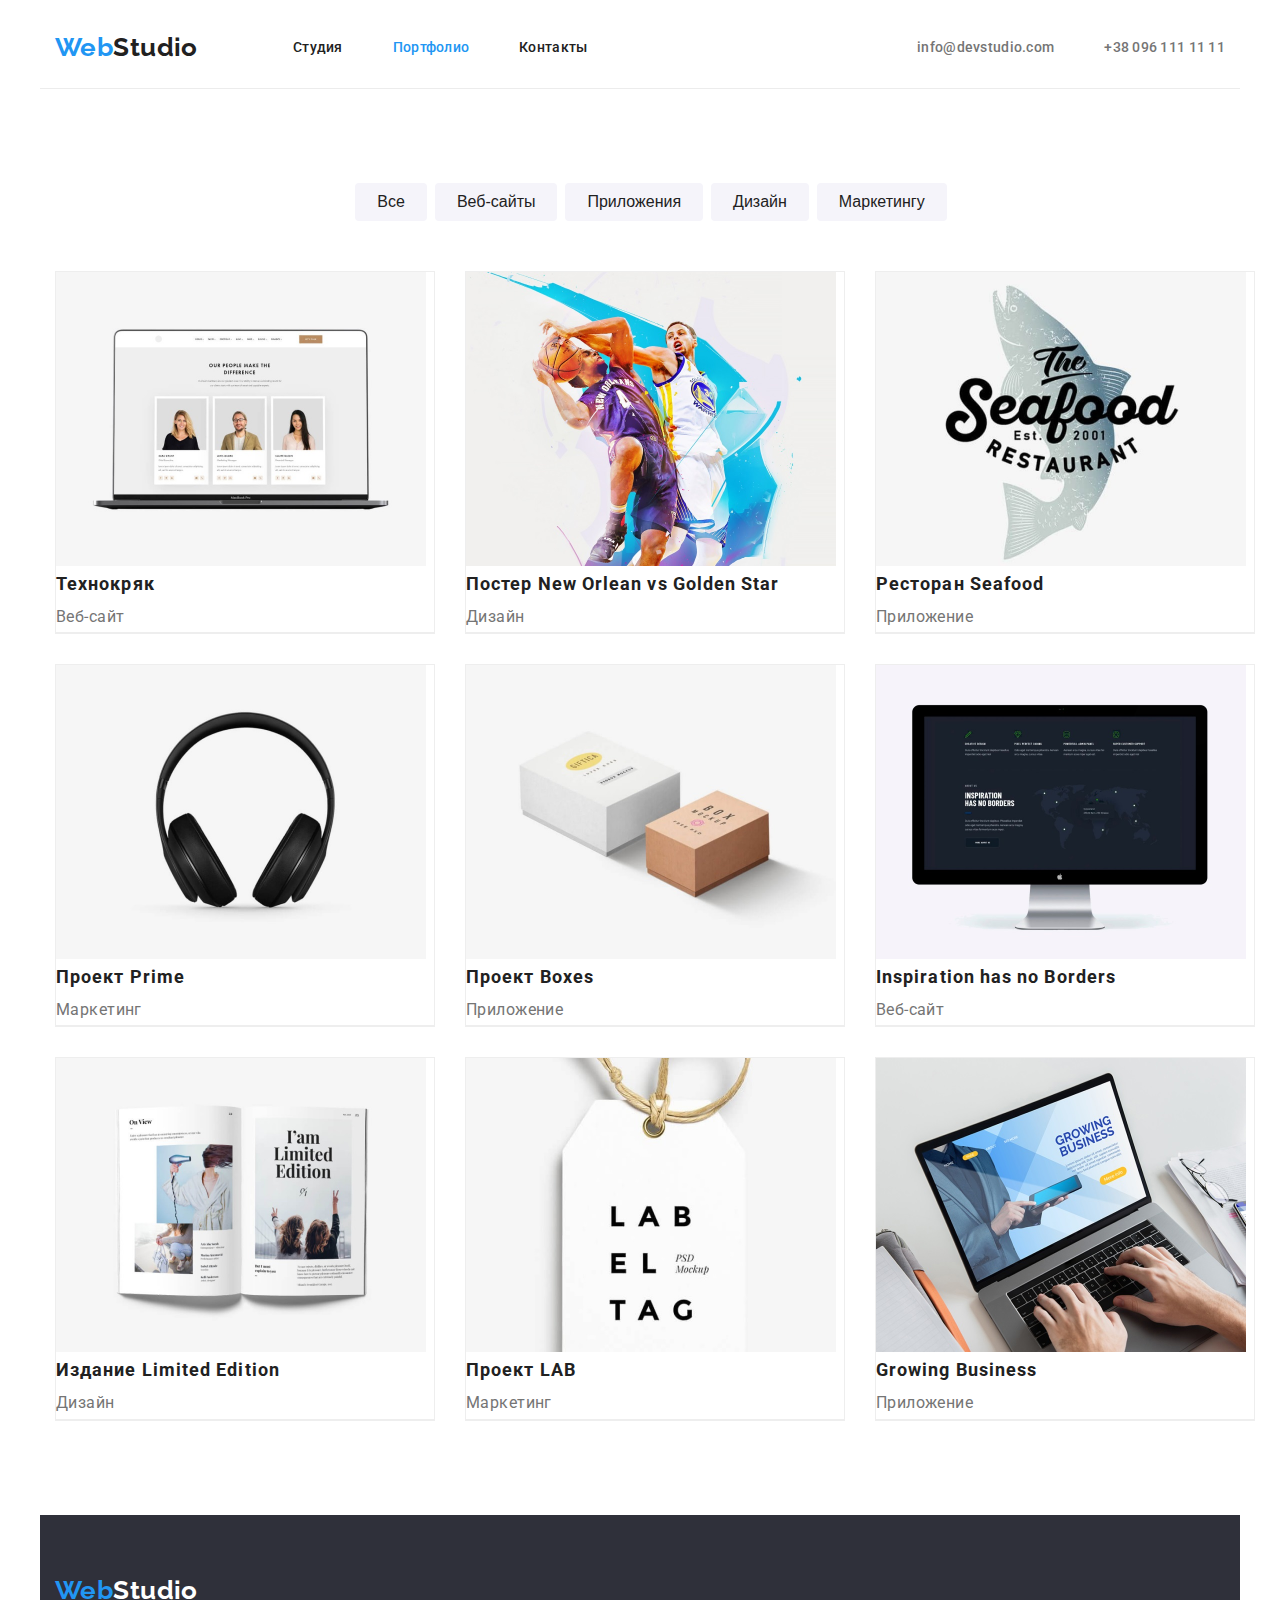
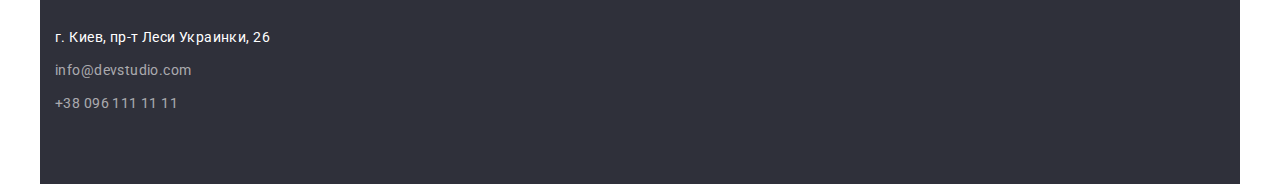
==== Cтудия/portfolio.html @ 397956a9 "задание" ====
<!DOCTYPE html>
<html lang="en">
<head>
    <meta charset="UTF-8">
    <meta http-equiv="X-UA-Compatible" content="IE=edge">
    <meta name="viewport" content="width=device-width, initial-scale=1.0">
    <title>Портфолио</title>
    <link rel="stylesheet" href="./css/styles.css">
    <link href="https://fonts.googleapis.com/css2?family=Raleway:wght@700&family=Roboto:wght@400;500;700;900&display=swap" rel="stylesheet">
</head>
<body class="page container ">
    <header class="page-header"> 
        <div class="container nav-container">
            <nav class="navbar">
                <a href="#" class="logo"><span class="logo-web">Web</span><span class="logo-studio">Studio</span></a> 
                <ul class="site-nav">
                    <li class="site-nav-item"><a href="./index.html" class="site-nav-link">Студия</a></li>
                    <li class="site-nav-item"><a href="./portfolio.html" class="site-nav-link current">Портфолио</a></li>
                    <li class="site-nav-item"><a href="#" class="site-nav-link">Контакты</a></li>
                </ul>
            </nav>
                <ul class="auth-nav">
                    <li class="auth-nav-item"><a href="info@devstudio.com" class="auth-nav-link">info@devstudio.com</a></li>
                    <li class="auth-nav-item"><a href="tel:+380961111111" class="auth-nav-link"> +38 096 111 11 11</a></li>
                </ul>
        </div>        
    </header>
    <main class="main">
        <section class="section">
            <div class="container">
                <!--<h1  class="portfolio-title"> Портфолио работ</h1>-->
                <ul class="filter">
                    <li class="filter-item ">
                        <button type="button" class="filter-button">Все</button>
                    </li>
                    <li class="filter-item ">
                        <button type="button" class="filter-button">Веб-сайты</button>
                    </li>
                    <li class="filter-item "> 
                        <button type="button" class="filter-button">Приложения</button>
                    </li>
                    <li class="filter-item ">
                        <button type="button" class="filter-button">Дизайн</button>
                    </li>
                    <li class="filter-item ">
                        <button type="button" class="filter-button">Маркетингу</button>
                    </li>                       
                </ul>
                <ul class="portfolio-work">
                    <li class="portfolio-item">
                        <div class="card-content">
                            <img src="./images/tehnokryak.jpg" width="370" height="294" alt="Технокряк"> 
                            <h2 class="portfolio-work-title">Технокряк</h2>
                            <p class="portfolio-work-text">Веб-сайт</p>
                        </div>
                    </li>  
                    <li class="portfolio-item">
                        <div class="card-content">
                            <img src="./images/neworleanvsgoldenstar.jpg" width="370" height="294" alt="Постер New Orlean vs Golden Star">
                            <h2 class="portfolio-work-title">Постер New Orlean vs Golden Star</h2>
                            <p class="portfolio-work-text">Дизайн</p>
                        </div>
                    </li> 
                    <li class="portfolio-item">
                        <div class="card-content">
                            <img src="./images/seafood.jpg" width="370" height="294" alt="Ресторан Seafood">
                            <h2 class="portfolio-work-title">Ресторан Seafood</h2>
                            <p class="portfolio-work-text">Приложение</p>
                        </div>
                    </li>
                    <li class="portfolio-item">
                        <div class="card-content">
                            <img src="./images/prime.jpg" width="370" height="294" alt="Проект Prime">
                            <h2 class="portfolio-work-title">Проект Prime</h2>
                            <p class="portfolio-work-text">Маркетинг</p>
                        </div>
                    </li>                
                    <li class="portfolio-item">
                        <div class="card-content">
                            <img src="./images/boxes.jpg" width="370" height="294" alt="Проект Boxes">
                            <h2 class="portfolio-work-title">Проект Boxes</h2>
                            <p class="portfolio-work-text">Приложение</p>
                        </div>
                    </li>  
                    <li class="portfolio-item">
                        <div class="card-content">
                            <img src="./images/inspirationhasnoborders.jpg" width="370" height="294" alt="Inspiration has no Borders">
                            <h2 class="portfolio-work-title">Inspiration has no Borders</h2>
                            <p class="portfolio-work-text">Веб-сайт</p>
                        </div>
                    </li>  
                    <li class="portfolio-item">
                        <div class="card-content">
                            <img src="./images/limitededition.jpg" width="370" height="294" alt="Издание Limited Edition">
                            <h2 class="portfolio-work-title">Издание Limited Edition</h2>
                            <p class="portfolio-work-text">Дизайн</p>
                        </div>
                    </li> 
                    <li class="portfolio-item">
                        <div class="card-content">
                            <img src="./images/lab.jpg" width="370" height="294" alt="Проект LAB">
                            <h2 class="portfolio-work-title">Проект LAB</h2>
                            <p class="portfolio-work-text">Маркетинг</p>
                        </div>
                    </li>  
                    <li class="portfolio-item">
                        <div class="card-content">
                            <img src="./images/growingbusiness.jpg" width="370" height="294" alt="Growing Business">
                            <h2 class="portfolio-work-title">Growing Business</h2>
                            <p class="portfolio-work-text">Приложение</p>
                        </div>
                    </li>   
                </ul>
            <div class="container">    
        </section>
    </main>
    <footer class="footer">
        <div class="container">
            <a href="#" class="logo footer-logo"><span class="footer-logo-web">Web</span><span class="footer-logo-studio">Studio</span></a>
            <address class="address">
                <ul class="address ">
                    <li class="address-item">  
                        <a href="https://www.google.com/maps/place/%D0%B1%D1%83%D0%BB.+%D0%9B%D0%B5%D1%81%D0%B8+%D0%A3%D0%BA%D1%80%D0%B0%D0%B8%D0%BD%D0%BA%D0%B8,+26,+%D0%9A%D0%B8%D0%B5%D0%B2,+02000/@50.4261262,30.5366424,18z/data=!4m13!1m7!3m6!1s0x40d4cf0e033ecbe9:0x57a4dffefec77da0!2z0LHRg9C7LiDQm9C10YHQuCDQo9C60YDQsNC40L3QutC4LCAyNiwg0JrQuNC10LIsIDAyMDAw!3b1!8m2!3d50.4265807!4d30.5383858!3m4!1s0x40d4cf0e033ecbe9:0x57a4dffefec77da0!8m2!3d50.4265807!4d30.5383858" target="_blank" class="address-item">г. Киев, пр-т Леси Украинки, 26</a>
                    </li>
                    <li class="address-item">
                        <a href="info@devstudio.com" class="address-link">info@devstudio.com</a>
                    </li>
                    <li class="address-item">    
                        <a href="tel:+380961111111" class="address-link"> +38 096 111 11 11</a>
                    </li>
                </ul>
            </address>
        </div>
    </footer>
</body>
</html>
---- Cтудия/css/styles.css ----
:root {
    --primery-text-color: #757575;
    --title-text-color: #212121;
    --accent-text: #2196f3;
    --primery-white-color: #ffffff;
    --primery-bc-color: #ffffff;
    --secondary-bc-color: #2f303a;
    --card-set-gap: 30px;
  }
  .page {
    background-color: var(--primery-bc-color);
    color: var(--primery-text-color);
    font-family: Roboto, sans-serif;
    letter-spacing: 0.03em;
    font-size: 14px;
    line-height: 1.14;
  }
  h1,
  h2,
  h3,
  p {
    margin: 0;
  }
  img {
    display: block;
    max-width: 100%;
    height: auto;
  }
  ul {
    list-style: none;
    padding: 0;
    margin: 0;
  }
  .container {
    width: 1200px;
    padding-right: 15px;
    padding-left: 15px;
    margin-left: auto;
    margin-right: auto;
  }
  .page-header {
    border-bottom: 1px solid #ececec;
    height: 80px;
    display: flex;
  }
  a {
    text-decoration: none;
  }
  .logo {
    font-family: Raleway;
    font-weight: 700;
    font-size: 26px;
    line-height: 1.2;
    margin-right: 93px;
    width: 145px;
  }
  .logo-web {
    color: var(--accent-text);
  }
  .logo-studio {
    color: var(--title-text-color);
  }
  .nav-container {
    padding-top: 24px;
    padding-bottom: 25px;
    display: flex;
    justify-content: space-between;
    align-items: center;
  }
  .navbar {
    display: flex;
    align-items: center;
  }
  .site-nav {
    display: flex;
    margin: 0;
  }
  .site-nav-link {
    color: var(--title-text-color);
    font-weight: 500;
    letter-spacing: 0.02em;
    margin-bottom: 40px;
  }
  .site-nav-item:not(:last-child) {
    margin-right: 50px;
  }
  .address-item:hover,
  .address-item:focus,
  .site-nav-link:hover,
  .site-nav-link:focus {
    color: var(--accent-text);
  }
  .site-nav-link.current {
    color: var(--accent-text);
  }
  .auth-nav {
    display: flex;
    margin-left: auto;
  }
  .auth-nav-item:not(:last-child) {
    margin-right: 50px;
  }
  .auth-nav-link {
    color: var(--primery-text-color);
    font-weight: 500;
    letter-spacing: 0.02em;
  }
  .auth-nav-link:hover,
  .auth-nav-link:focus {
    color: var(--accent-text);
  }
  .hero {
    background-color: var(--secondary-bc-color);
    background-image: url(../images/);
    text-align: center;
    padding-top: 200px;
    padding-bottom: 280px;
    padding-right: 0;
    padding-left: 0;
  }
  .hero-title {
    color: var(--primery-white-color);
    font-weight: 900;
    font-size: 44px;
    line-height: 1.4;
    letter-spacing: 0.06em;
    text-transform: uppercase;
    width: 696px;
    margin-left: auto;
    margin-right: auto;
    margin-top: 0;
    margin-bottom: 0;
  }
  .button {
    margin-top: 30px;
  }
  .features {
    display: flex;
  }
  .feature-item:not(:last-child) {
    margin-right: 30px;
  }
  .feature-title {
    color: var(--title-text-color);
    font-weight: 700;
    text-transform: uppercase;
    margin-bottom: 10px;
  }
  .feature-text {
    font-size: 14px;
    line-height: 1.7;
  }
  .visually-hidden {
    position: absolute;
    clip: rect(0 0 0 0);
    width: 1px;
    height: 1px;
    margin: -1px;
  }
  .section {
    padding-bottom: 94px;
    padding-top: 94px;
  }
  .section-title {
    color: var(--title-text-color);
    font-weight: bold;
    font-size: 36px;
    line-height: 1.16;
    text-align: center;
    margin-top: 0;
    margin-bottom: 0;
  }
  .section-work {
    padding-top: 0;
  }
  .section-title-work {
    margin-bottom: 50px;
  }
  .work {
    margin-top: 50px;
    display: flex;
  }
  .img-work:not(:last-child) {
    margin-right: 30px;
  }
  .section-team {
    background-color: #f5f4fa;
  }
  .team {
    margin-top: 50px;
    display: flex;
  }
  .team-item {
    margin-right: 30px;
    margin-left: 30px;
  }
  .section-team-item {
    padding-bottom: 30px;
    background: #ffffff;
    box-shadow: 0px 1px 3px rgba(0, 0, 0, 0.12), 0px 1px 1px rgba(0, 0, 0, 0.14),0px 2px 1px rgba(0, 0, 0, 0.2);
    border-radius: 0px 0px 4px 4px;
    text-align: center;
  }
  .section-team-title {
    color: var(--title-text-color);
    font-weight: 500;
    font-size: 16px;
    line-height: 1.18;
  }
  .section-team-text {
    font-size: 16px;
    line-height: 1.18;
    margin-top: 10px;
  }
  .footer {
    background-color: var(--secondary-bc-color);
    padding-top: 60px;
    padding-bottom: 60px;
  }
  .footer-logo {
    display: inline-block;
    margin-bottom: 20px;
    margin-right: 0;
  }
  .footer-logo-web {
    color: var(--accent-text);
  }
  .footer-logo-studio {
    color: var(--primery-white-color);
  }
  .address-item {
    color: var(--primery-white-color);
    font-size: 14px;
    line-height: 1.7;
    margin-bottom: 9px;
  }
  .address-link {
    display: inline-block;
    color: rgba(255, 255, 255, 0.6);
    font-size: 14px;
    line-height: 1.7;
  }
  .address-link:hover,
  .address-link:focus {
    color: var(--accent-text);
  }
  address {
    font-style: normal;
  }
  button {
    font-family: inherit Roboto, sans-serif;
    cursor: pointer;
  }
  .button {
    display: inline-block;
    background-color: var(--accent-text);
    color: var(--primery-white-color);
    font-weight: bold;
    font-size: 16px;
    line-height: 1.9;
    letter-spacing: 0.06em;
    padding: 10px 32px;
    min-width: 200px;
    border-radius: 4px;
  }
  .filter {
    display: flex;
    justify-content: center;
    margin-bottom: 50px;
  }
  .filter-item {
    margin-right: 8px;
  }
  .filter-button {
    font-weight: 500;
    font-size: 16px;
    line-height: 1.6;
    background-color: #f5f4fa;
    color: var(--title-text-color);
    padding: 6px 22px;
    border-radius: 4px;
    border: none;
  }
  .filter-button:hover,
  .filter-button:focus {
    background-color: var(--accent-text);
    color: var(--primery-white-color);
  }
  .portfolio-work {
    display: flex;
    flex-wrap: wrap;
    margin-left: calc(-1 * var(--card-set-gap));
    margin-bottom: calc(-1 * var(--card-set-gap));
  }
  .portfolio-work .portfolio-item {
    flex-basis: calc((100% - 90px) / 3);
    margin-left: var(--card-set-gap);
    margin-bottom: var(--card-set-gap);
    border-bottom: 1px solid #eeeeee;
  }
  .portfolio-work-title {
    color: var(--title-text-color);
    font-weight: bold;
    font-size: 18px;
    line-height: 2;
    letter-spacing: 0.06em;
  }
  .portfolio-work-text {
    color: var(--primery-text-color);
    font-size: 16px;
    line-height: 1.9;
  }
  .card-content {
    border: 1px solid #eeeeee;
    box-sizing: border-box;
  }
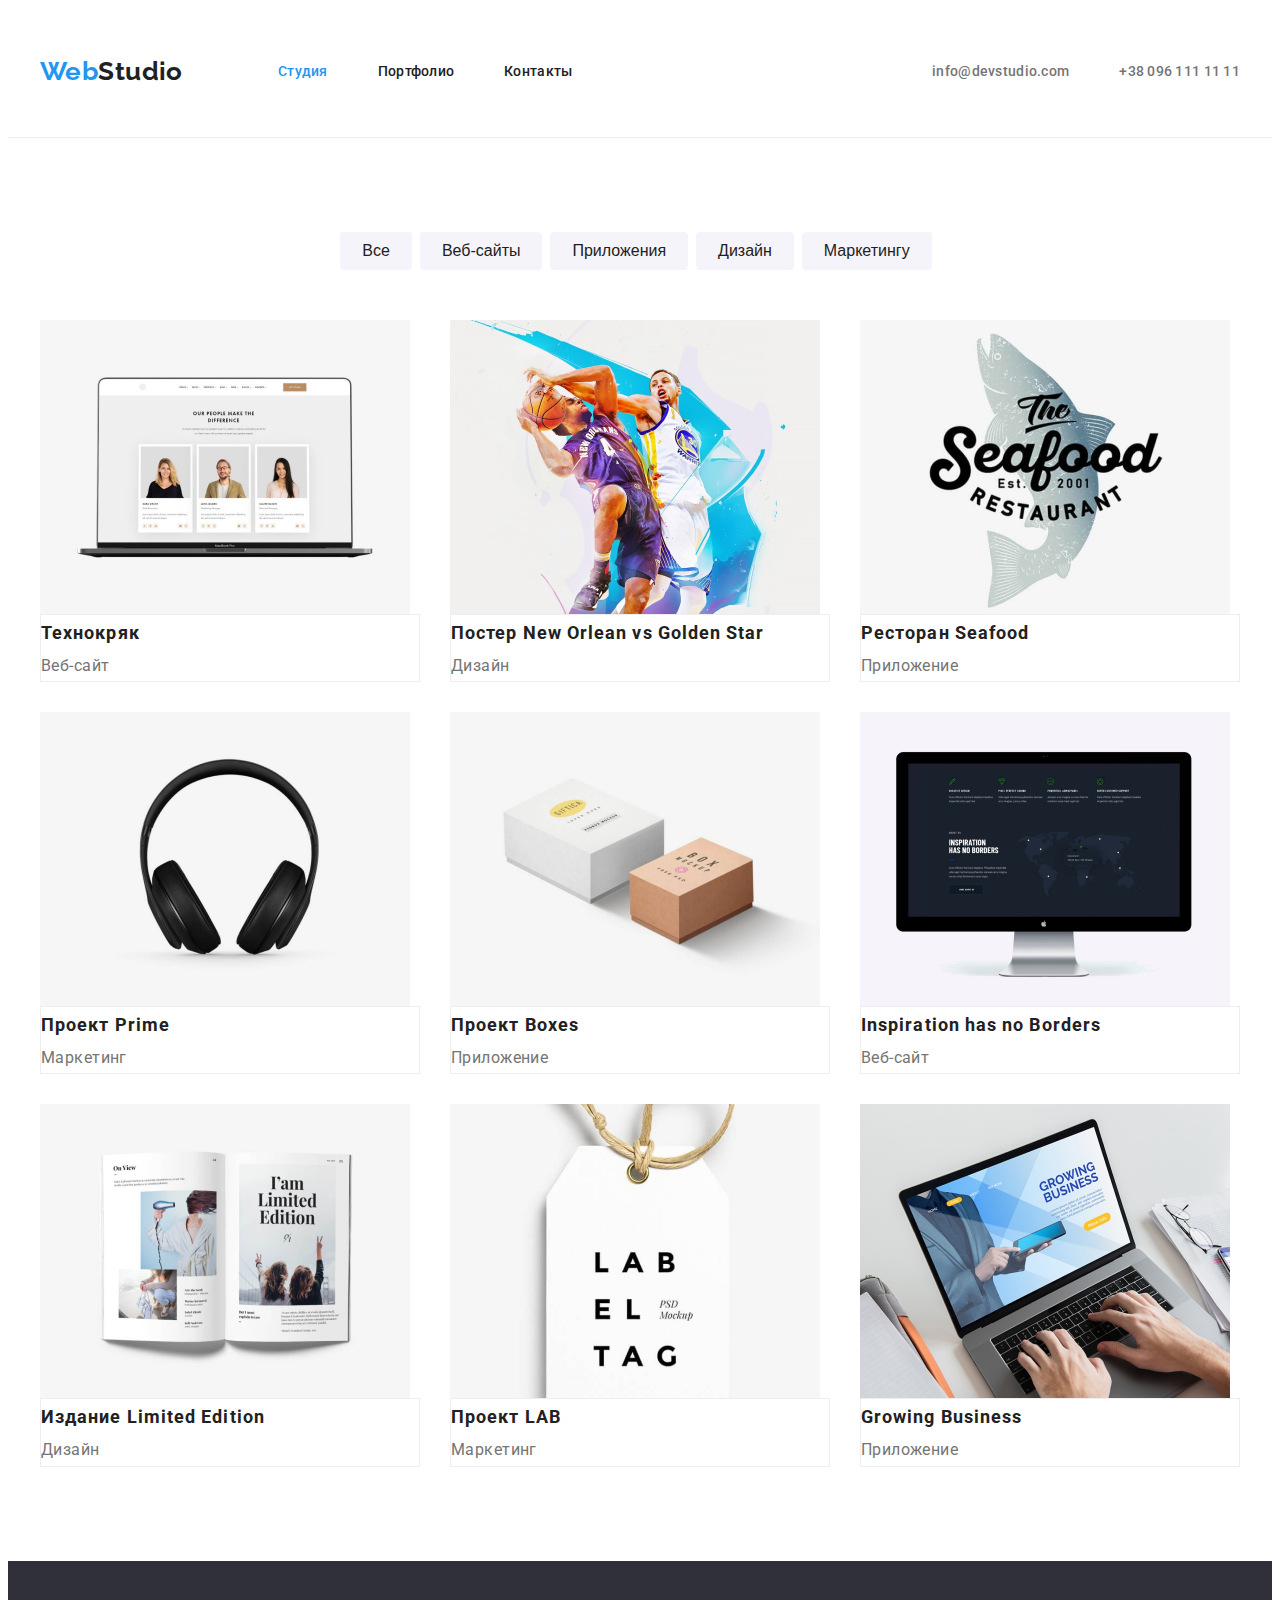
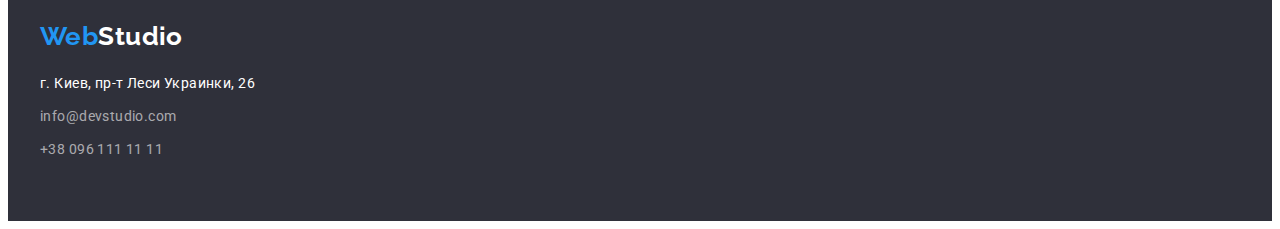
==== commit 6901be39: "изменение средние" ====
--- a/Cтудия/portfolio.html
+++ b/Cтудия/portfolio.html
@@ -8,14 +8,14 @@
     <link rel="stylesheet" href="./css/styles.css">
     <link href="https://fonts.googleapis.com/css2?family=Raleway:wght@700&family=Roboto:wght@400;500;700;900&display=swap" rel="stylesheet">
 </head>
-<body class="page container ">
+<body class="page">
     <header class="page-header"> 
         <div class="container nav-container">
             <nav class="navbar">
                 <a href="#" class="logo"><span class="logo-web">Web</span><span class="logo-studio">Studio</span></a> 
                 <ul class="site-nav">
-                    <li class="site-nav-item"><a href="./index.html" class="site-nav-link">Студия</a></li>
-                    <li class="site-nav-item"><a href="./portfolio.html" class="site-nav-link current">Портфолио</a></li>
+                    <li class="site-nav-item"><a href="./index.html" class="site-nav-link current">Студия</a></li>
+                    <li class="site-nav-item"><a href="./portfolio.html" class="site-nav-link">Портфолио</a></li>
                     <li class="site-nav-item"><a href="#" class="site-nav-link">Контакты</a></li>
                 </ul>
             </nav>
@@ -47,71 +47,71 @@
                     </li>                       
                 </ul>
                 <ul class="portfolio-work">
-                    <li class="portfolio-item">
-                        <div class="card-content">
+                    <li class="portfolio-item">                       
                             <img src="./images/tehnokryak.jpg" width="370" height="294" alt="Технокряк"> 
+                        <div class="card-content">    
                             <h2 class="portfolio-work-title">Технокряк</h2>
                             <p class="portfolio-work-text">Веб-сайт</p>
                         </div>
                     </li>  
-                    <li class="portfolio-item">
-                        <div class="card-content">
+                    <li class="portfolio-item">                        
                             <img src="./images/neworleanvsgoldenstar.jpg" width="370" height="294" alt="Постер New Orlean vs Golden Star">
+                        <div class="card-content">   
                             <h2 class="portfolio-work-title">Постер New Orlean vs Golden Star</h2>
                             <p class="portfolio-work-text">Дизайн</p>
                         </div>
                     </li> 
-                    <li class="portfolio-item">
-                        <div class="card-content">
+                    <li class="portfolio-item">                        
                             <img src="./images/seafood.jpg" width="370" height="294" alt="Ресторан Seafood">
+                        <div class="card-content">    
                             <h2 class="portfolio-work-title">Ресторан Seafood</h2>
                             <p class="portfolio-work-text">Приложение</p>
                         </div>
                     </li>
                     <li class="portfolio-item">
-                        <div class="card-content">
                             <img src="./images/prime.jpg" width="370" height="294" alt="Проект Prime">
+                        <div class="card-content">                            
                             <h2 class="portfolio-work-title">Проект Prime</h2>
                             <p class="portfolio-work-text">Маркетинг</p>
                         </div>
                     </li>                
-                    <li class="portfolio-item">
-                        <div class="card-content">
+                    <li class="portfolio-item">                       
                             <img src="./images/boxes.jpg" width="370" height="294" alt="Проект Boxes">
+                        <div class="card-content">    
                             <h2 class="portfolio-work-title">Проект Boxes</h2>
                             <p class="portfolio-work-text">Приложение</p>
                         </div>
                     </li>  
-                    <li class="portfolio-item">
-                        <div class="card-content">
+                    <li class="portfolio-item">                       
                             <img src="./images/inspirationhasnoborders.jpg" width="370" height="294" alt="Inspiration has no Borders">
+                        <div class="card-content">    
                             <h2 class="portfolio-work-title">Inspiration has no Borders</h2>
                             <p class="portfolio-work-text">Веб-сайт</p>
                         </div>
                     </li>  
                     <li class="portfolio-item">
-                        <div class="card-content">
                             <img src="./images/limitededition.jpg" width="370" height="294" alt="Издание Limited Edition">
+                        <div class="card-content">    
                             <h2 class="portfolio-work-title">Издание Limited Edition</h2>
                             <p class="portfolio-work-text">Дизайн</p>
                         </div>
                     </li> 
                     <li class="portfolio-item">
+                            <img src="./images/lab.jpg" width="370" height="294" alt="Проект LAB">
                         <div class="card-content">
-                            <img src="./images/lab.jpg" width="370" height="294" alt="Проект LAB">
                             <h2 class="portfolio-work-title">Проект LAB</h2>
                             <p class="portfolio-work-text">Маркетинг</p>
                         </div>
                     </li>  
                     <li class="portfolio-item">
+                            <img src="./images/growingbusiness.jpg" width="370" height="294" alt="Growing Business">
                         <div class="card-content">
-                            <img src="./images/growingbusiness.jpg" width="370" height="294" alt="Growing Business">
                             <h2 class="portfolio-work-title">Growing Business</h2>
                             <p class="portfolio-work-text">Приложение</p>
                         </div>
                     </li>   
                 </ul>
-            <div class="container">    
+            </div>    
         </section>
     </main>
     <footer class="footer">
--- a/Cтудия/css/styles.css
+++ b/Cтудия/css/styles.css
@@ -39,6 +39,8 @@
     margin-right: auto;
   }
   .page-header {
+    padding-top: 24px;
+    padding-bottom: 25px;
     border-bottom: 1px solid #ececec;
     height: 80px;
     display: flex;
@@ -61,10 +63,7 @@
     color: var(--title-text-color);
   }
   .nav-container {
-    padding-top: 24px;
-    padding-bottom: 25px;
-    display: flex;
-    justify-content: space-between;
+    display: flex;
     align-items: center;
   }
   .navbar {
@@ -114,7 +113,7 @@
     background-image: url(../images/);
     text-align: center;
     padding-top: 200px;
-    padding-bottom: 280px;
+    padding-bottom: 200px;
     padding-right: 0;
     padding-left: 0;
   }
@@ -190,11 +189,11 @@
     margin-top: 50px;
     display: flex;
   }
-  .team-item {
+  .team-item:not(:last-child) {
     margin-right: 30px;
-    margin-left: 30px;
   }
   .section-team-item {
+    padding-top: 30px;
     padding-bottom: 30px;
     background: #ffffff;
     box-shadow: 0px 1px 3px rgba(0, 0, 0, 0.12), 0px 1px 1px rgba(0, 0, 0, 0.14),0px 2px 1px rgba(0, 0, 0, 0.2);
@@ -232,8 +231,11 @@
     color: var(--primery-white-color);
     font-size: 14px;
     line-height: 1.7;
+  }
+  .address-item:not(:last-child){
     margin-bottom: 9px;
   }
+
   .address-link {
     display: inline-block;
     color: rgba(255, 255, 255, 0.6);
@@ -296,7 +298,6 @@
     flex-basis: calc((100% - 90px) / 3);
     margin-left: var(--card-set-gap);
     margin-bottom: var(--card-set-gap);
-    border-bottom: 1px solid #eeeeee;
   }
   .portfolio-work-title {
     color: var(--title-text-color);
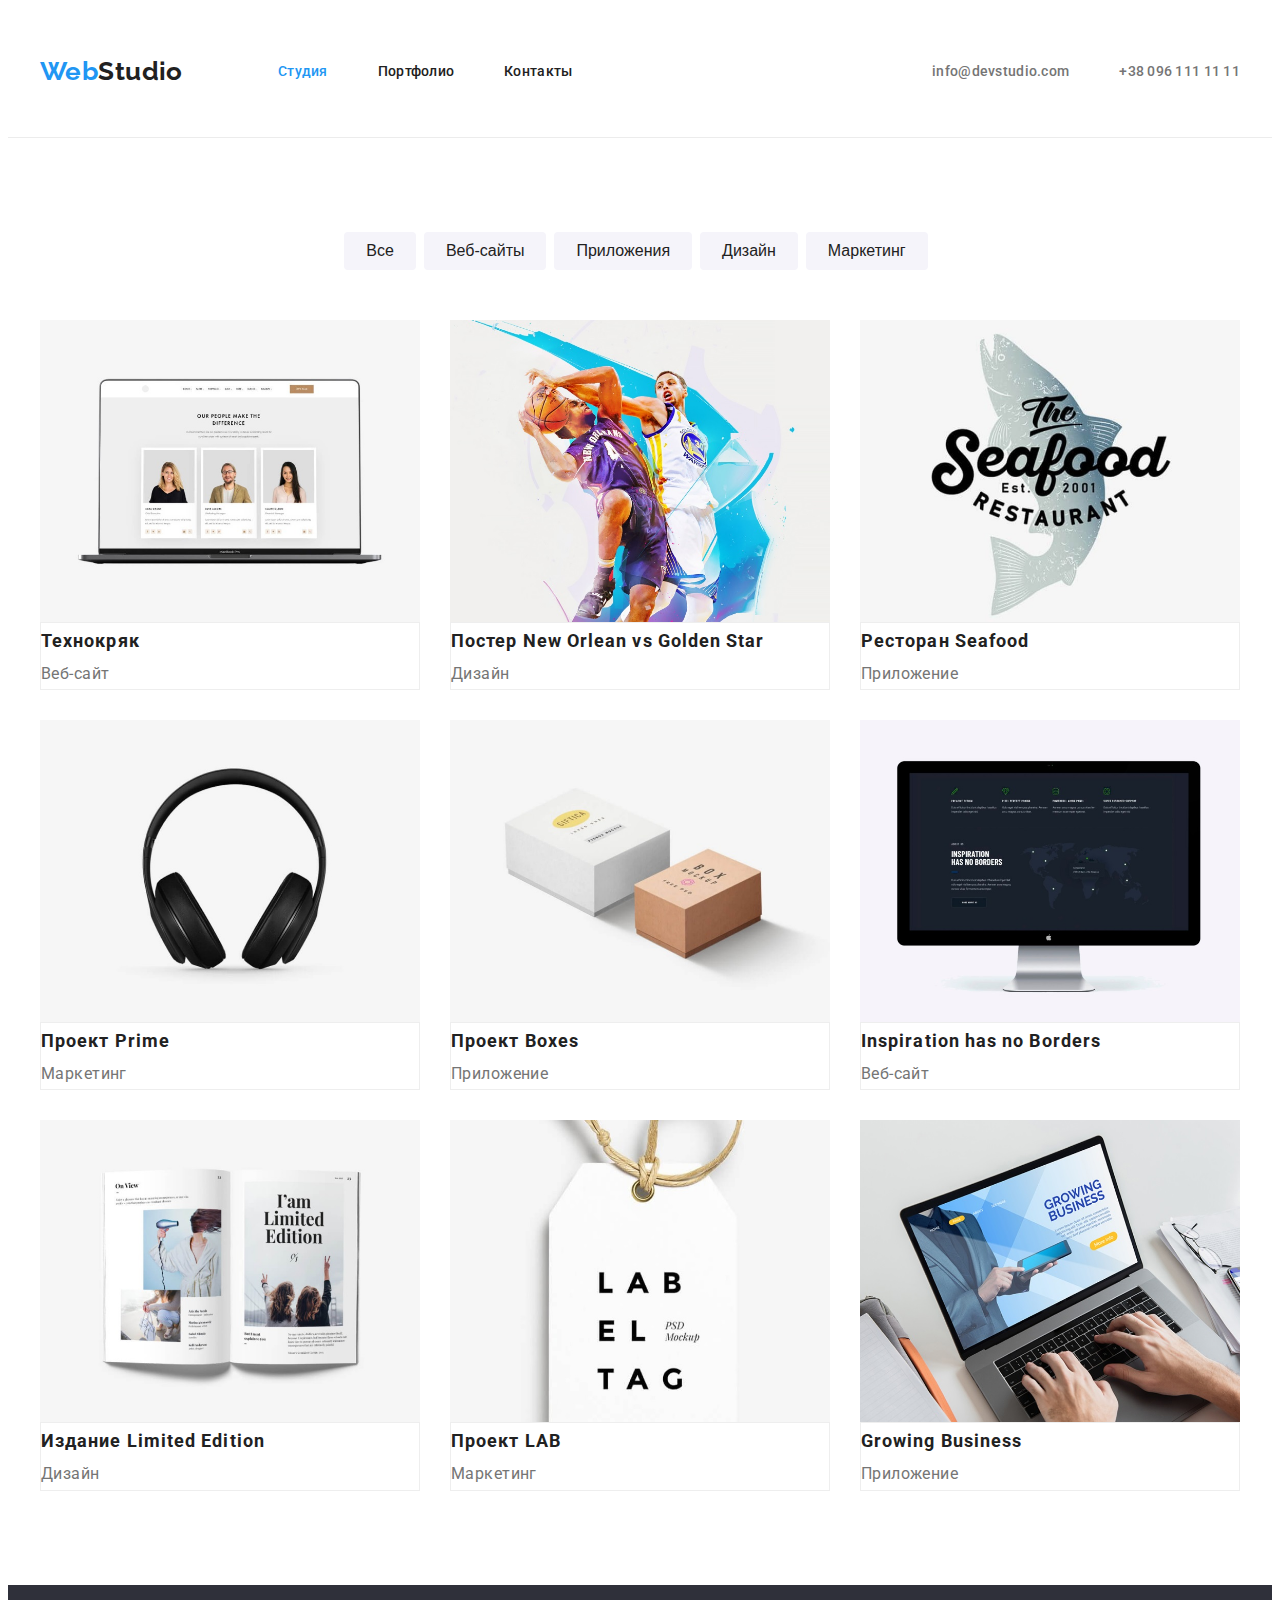
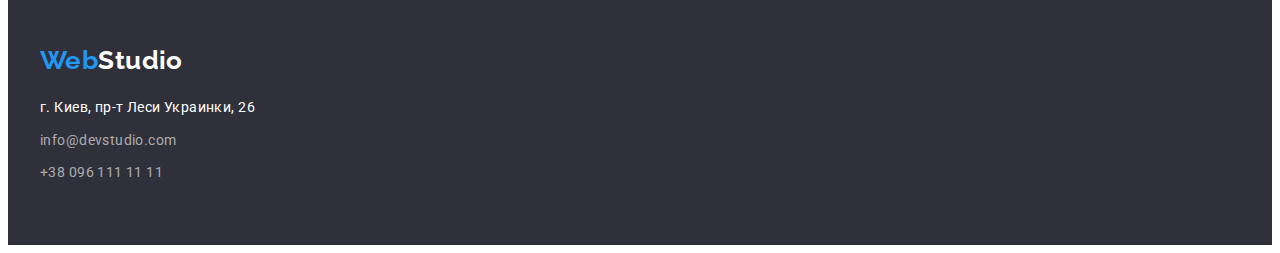
==== commit 06ee2b87: "на сдачу" ====
--- a/Cтудия/portfolio.html
+++ b/Cтудия/portfolio.html
@@ -25,95 +25,175 @@
                 </ul>
         </div>        
     </header>
-    <main class="main">
+    <main>
+        <!-- Портфолио работ -->
         <section class="section">
-            <div class="container">
-                <!--<h1  class="portfolio-title"> Портфолио работ</h1>-->
-                <ul class="filter">
-                    <li class="filter-item ">
-                        <button type="button" class="filter-button">Все</button>
-                    </li>
-                    <li class="filter-item ">
-                        <button type="button" class="filter-button">Веб-сайты</button>
-                    </li>
-                    <li class="filter-item "> 
-                        <button type="button" class="filter-button">Приложения</button>
-                    </li>
-                    <li class="filter-item ">
-                        <button type="button" class="filter-button">Дизайн</button>
-                    </li>
-                    <li class="filter-item ">
-                        <button type="button" class="filter-button">Маркетингу</button>
-                    </li>                       
-                </ul>
-                <ul class="portfolio-work">
-                    <li class="portfolio-item">                       
-                            <img src="./images/tehnokryak.jpg" width="370" height="294" alt="Технокряк"> 
-                        <div class="card-content">    
-                            <h2 class="portfolio-work-title">Технокряк</h2>
-                            <p class="portfolio-work-text">Веб-сайт</p>
-                        </div>
-                    </li>  
-                    <li class="portfolio-item">                        
-                            <img src="./images/neworleanvsgoldenstar.jpg" width="370" height="294" alt="Постер New Orlean vs Golden Star">
-                        <div class="card-content">   
-                            <h2 class="portfolio-work-title">Постер New Orlean vs Golden Star</h2>
-                            <p class="portfolio-work-text">Дизайн</p>
-                        </div>
-                    </li> 
-                    <li class="portfolio-item">                        
-                            <img src="./images/seafood.jpg" width="370" height="294" alt="Ресторан Seafood">
-                        <div class="card-content">    
-                            <h2 class="portfolio-work-title">Ресторан Seafood</h2>
-                            <p class="portfolio-work-text">Приложение</p>
-                        </div>
-                    </li>
-                    <li class="portfolio-item">
-                            <img src="./images/prime.jpg" width="370" height="294" alt="Проект Prime">
-                        <div class="card-content">                            
-                            <h2 class="portfolio-work-title">Проект Prime</h2>
-                            <p class="portfolio-work-text">Маркетинг</p>
-                        </div>
-                    </li>                
-                    <li class="portfolio-item">                       
-                            <img src="./images/boxes.jpg" width="370" height="294" alt="Проект Boxes">
-                        <div class="card-content">    
-                            <h2 class="portfolio-work-title">Проект Boxes</h2>
-                            <p class="portfolio-work-text">Приложение</p>
-                        </div>
-                    </li>  
-                    <li class="portfolio-item">                       
-                            <img src="./images/inspirationhasnoborders.jpg" width="370" height="294" alt="Inspiration has no Borders">
-                        <div class="card-content">    
-                            <h2 class="portfolio-work-title">Inspiration has no Borders</h2>
-                            <p class="portfolio-work-text">Веб-сайт</p>
-                        </div>
-                    </li>  
-                    <li class="portfolio-item">
-                            <img src="./images/limitededition.jpg" width="370" height="294" alt="Издание Limited Edition">
-                        <div class="card-content">    
-                            <h2 class="portfolio-work-title">Издание Limited Edition</h2>
-                            <p class="portfolio-work-text">Дизайн</p>
-                        </div>
-                    </li> 
-                    <li class="portfolio-item">
-                            <img src="./images/lab.jpg" width="370" height="294" alt="Проект LAB">
-                        <div class="card-content">
-                            <h2 class="portfolio-work-title">Проект LAB</h2>
-                            <p class="portfolio-work-text">Маркетинг</p>
-                        </div>
-                    </li>  
-                    <li class="portfolio-item">
-                            <img src="./images/growingbusiness.jpg" width="370" height="294" alt="Growing Business">
-                        <div class="card-content">
-                            <h2 class="portfolio-work-title">Growing Business</h2>
-                            <p class="portfolio-work-text">Приложение</p>
-                        </div>
-                    </li>   
-                </ul>
-            </div>    
+          <div class="container">
+            <h1 class="visually-hidden">Портфолио работ</h1>
+            <ul class="filter">
+              <li class="filter-item">
+                <button type="button" class="filter-button">Все</button></li>
+              <li class="filter-item">
+                <button type="button" class="filter-button">Веб-сайты</button>
+              </li>
+              <li class="filter-item">
+                <button type="button" class="filter-button">Приложения</button>
+              </li>
+              <li class="filter-item">
+                <button type="button" class="filter-button">Дизайн</button></li>
+              <li class="filter-item">
+                <button type="button" class="filter-button">Маркетинг</button>
+              </li>
+            </ul>
+            <ul class="portfolio-work">
+              <li class="portfolio-item">
+                <article class="card">
+                <a href="" class="portfolio-work-link">
+                  <div class="card-thumb">
+                    <img
+                    src="./images/tehnokryak.jpg"
+                    alt="Технокряк" width="380"
+                  />
+                  </div>
+                  <div class="card-content">
+                    <h2 class="portfolio-work-title">Технокряк</h2>
+                    <p class="portfolio-work-text">Веб-сайт</p>
+                  </div>
+                </a>
+                </article>
+              </li>
+              <li class="portfolio-item">
+                <article class="card">
+                <a href="" class="portfolio-work-link">
+                  <div class="card-thumb">
+                  <img
+                    src="./images/neworleanvsgoldenstar.jpg"
+                    alt="Постер New Orlean vs Golden Star" width="380"
+                  />
+                  </div>
+                  <div class="card-content">
+                  <h2 class="portfolio-work-title">Постер New Orlean vs Golden Star</h2>
+                  <p class="portfolio-work-text">Дизайн</p>
+                  </div>
+                </a>
+                </article>
+              </li>
+              <li class="portfolio-item">
+                <article class="card">
+                <a href="" class="portfolio-work-link">
+                  <div class="card-thumb">
+                  <img
+                    src="./images/seafood.jpg"
+                    alt="Ресторан Seafood" width="380"
+                  />
+                  </div>
+                  <div class="card-content">
+                  <h2 class="portfolio-work-title">Ресторан Seafood</h2>
+                  <p class="portfolio-work-text">Приложение</p>
+                  </div>
+                </a>
+                </article>
+              </li>
+              <li class="portfolio-item">
+                <article class="card">
+                <a href="" class="portfolio-work-link">
+                  <div class="card-thumb">
+                  <img
+                    src="./images/prime.jpg"
+                    alt="Проект Prime" width="380"
+                  />
+                  </div>
+                  <div class="card-content">
+                  <h2 class="portfolio-work-title">Проект Prime</h2>
+                  <p class="portfolio-work-text">Маркетинг</p>
+                 </div>
+                </a>
+                </article>
+              </li>
+              <li class="portfolio-item">
+                <article class="card">
+                <a href="" class="portfolio-work-link">
+                  <div class="card-thumb">
+                  <img
+                    src="./images/boxes.jpg"
+                    alt="Проект Boxes" width="380"
+                  />
+                  </div>
+                  <div class="card-content">
+                  <h2 class="portfolio-work-title">Проект Boxes</h2>
+                  <p class="portfolio-work-text">Приложение</p>
+                  </div>
+                </a>
+                </article>
+              </li>
+              <li class="portfolio-item">
+                <article class="card">
+                <a href="" class="portfolio-work-link">
+                  <div class="card-thumb">
+                  <img
+                    src="./images/inspirationhasnoborders.jpg"
+                    alt="Inspiration has no Borders" width="380"
+                  />
+                  </div>
+                  <div class="card-content">
+                  <h2 class="portfolio-work-title">Inspiration has no Borders</h2>
+                  <p class="portfolio-work-text">Веб-сайт</p>
+                  </div>
+                </a>
+                </article>
+              </li>
+              <li class="portfolio-item">
+                <article class="card">
+                <a href="" class="portfolio-work-link">
+                  <div class="card-thumb">
+                  <img
+                    src="./images/limitededition.jpg"
+                    alt="Издание Limited Edition" width="380"
+                  />
+                  </div>
+                  <div class="card-content">
+                  <h2 class="portfolio-work-title">Издание Limited Edition</h2>
+                  <p class="portfolio-work-text">Дизайн</p>
+                  </div>
+                </a>
+                </article>
+              </li>
+              <li class="portfolio-item">
+                <article class="card">
+                <a href="" class="portfolio-work-link">
+                  <div class="card-thumb">
+                  <img
+                    src="./images/lab.jpg"
+                    alt="Проект LAB" width="380"
+                  />
+                  </div>
+                  <div class="card-content">
+                  <h2 class="portfolio-work-title">Проект LAB</h2>
+                  <p class="portfolio-work-text">Маркетинг</p>
+                  </div>
+                </a>
+                </article>
+              </li>
+              <li class="portfolio-item">
+                <article class="card">
+                <a href="" class="portfolio-work-link">
+                  <div class="card-thumb">
+                  <img
+                    src="./images/growingbusiness.jpg"
+                    alt="Growing Business" width="380"
+                  />
+                  </div>
+                  <div class="card-content">
+                  <h2 class="portfolio-work-title">Growing Business</h2>
+                  <p class="portfolio-work-text">Приложение</p>
+                  </div>
+                </a>
+                </article>
+              </li>
+            </ul>
+          </div>
         </section>
-    </main>
+      </main>
     <footer class="footer">
         <div class="container">
             <a href="#" class="logo footer-logo"><span class="footer-logo-web">Web</span><span class="footer-logo-studio">Studio</span></a>
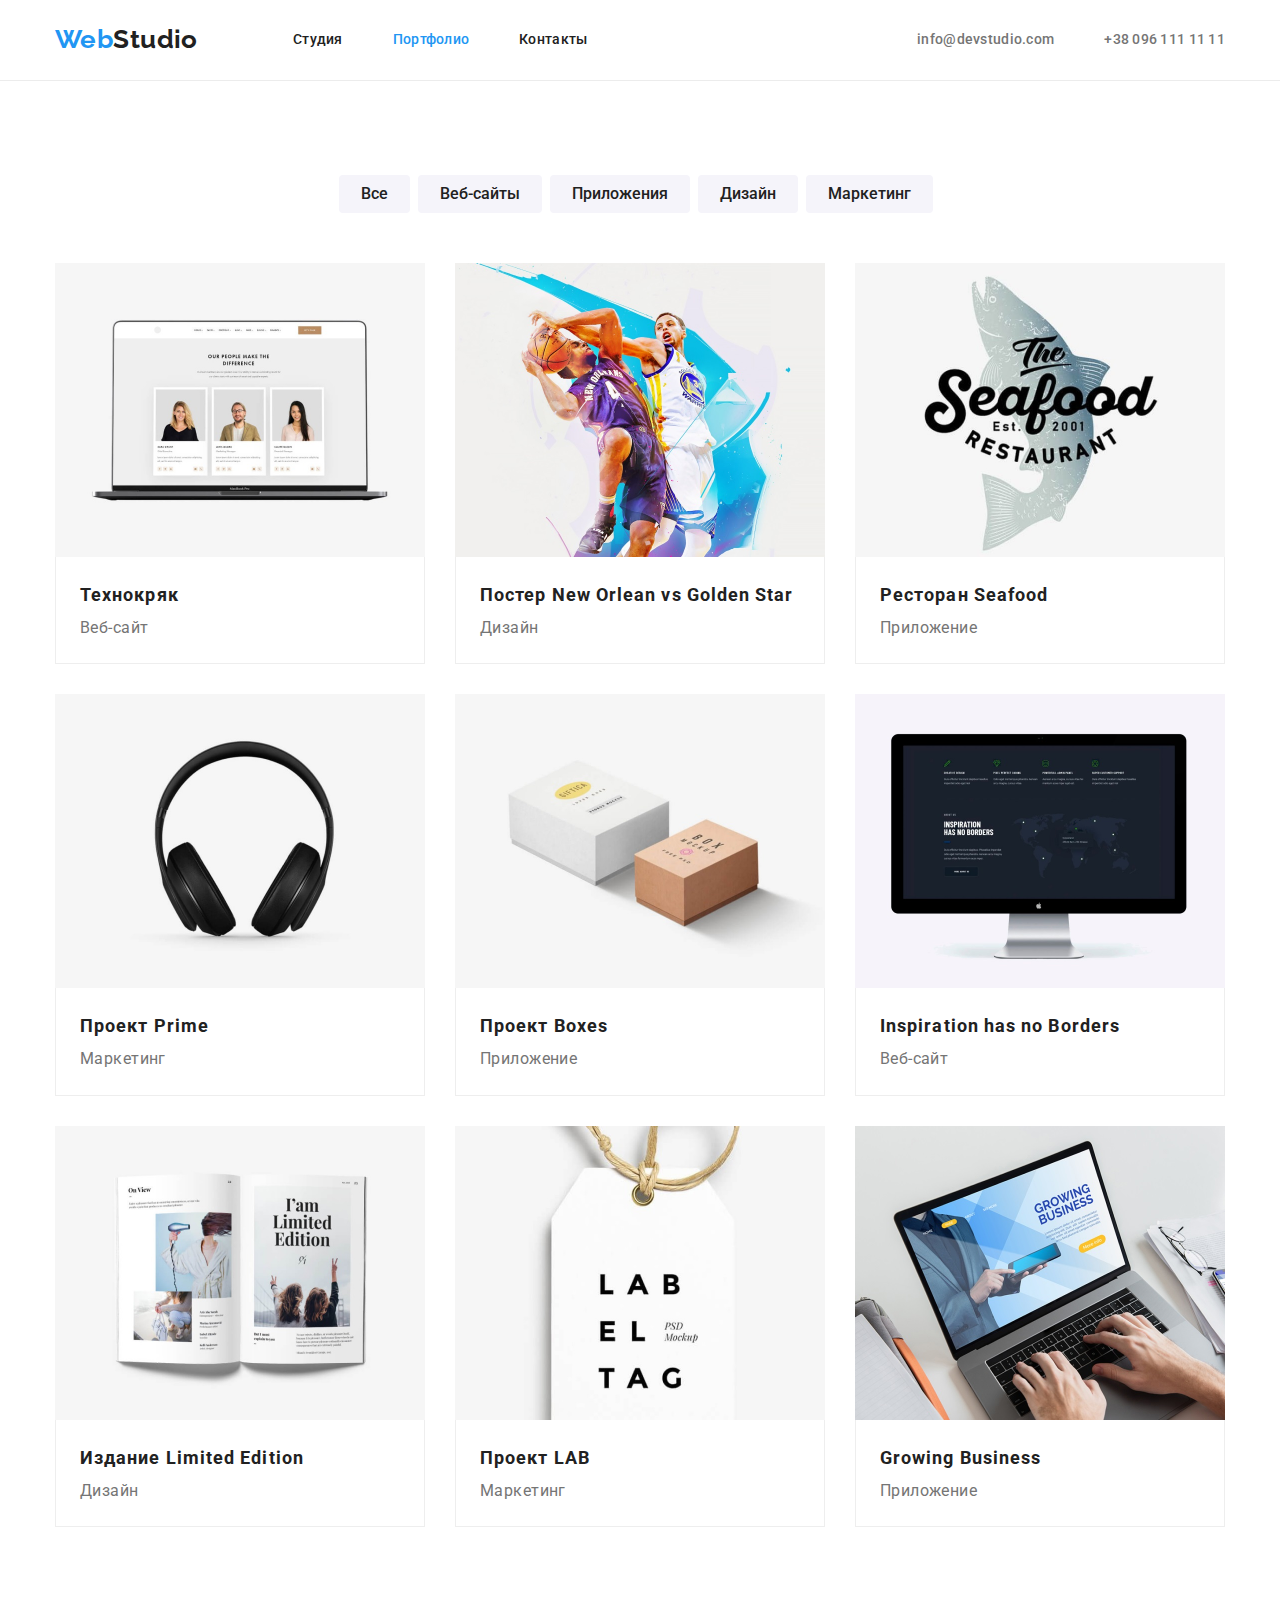
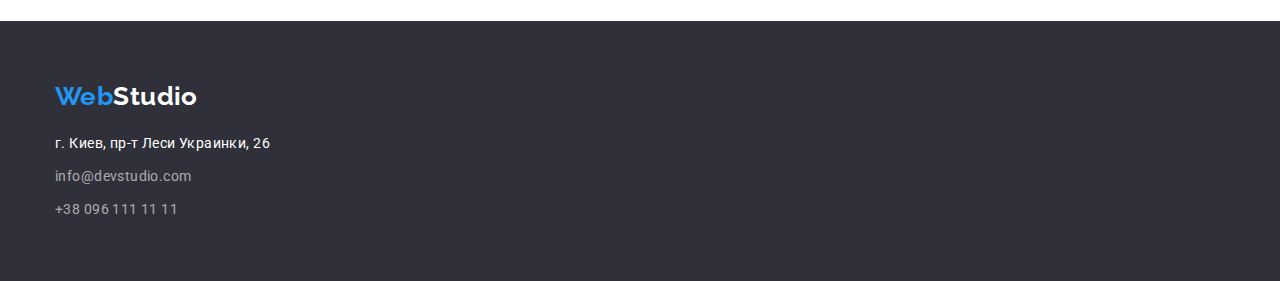
==== commit 0cf14856: "исправление" ====
--- a/Cтудия/portfolio.html
+++ b/Cтудия/portfolio.html
@@ -6,6 +6,7 @@
     <meta name="viewport" content="width=device-width, initial-scale=1.0">
     <title>Портфолио</title>
     <link rel="stylesheet" href="./css/styles.css">
+    <link rel="stylesheet" href="css\modern-normalize.css">
     <link href="https://fonts.googleapis.com/css2?family=Raleway:wght@700&family=Roboto:wght@400;500;700;900&display=swap" rel="stylesheet">
 </head>
 <body class="page">
@@ -14,8 +15,8 @@
             <nav class="navbar">
                 <a href="#" class="logo"><span class="logo-web">Web</span><span class="logo-studio">Studio</span></a> 
                 <ul class="site-nav">
-                    <li class="site-nav-item"><a href="./index.html" class="site-nav-link current">Студия</a></li>
-                    <li class="site-nav-item"><a href="./portfolio.html" class="site-nav-link">Портфолио</a></li>
+                    <li class="site-nav-item"><a href="./index.html" class="site-nav-link">Студия</a></li>
+                    <li class="site-nav-item"><a href="./portfolio.html" class="site-nav-link current">Портфолио</a></li>
                     <li class="site-nav-item"><a href="#" class="site-nav-link">Контакты</a></li>
                 </ul>
             </nav>
--- a/Cтудия/css/styles.css
+++ b/Cтудия/css/styles.css
@@ -42,8 +42,6 @@
     padding-top: 24px;
     padding-bottom: 25px;
     border-bottom: 1px solid #ececec;
-    height: 80px;
-    display: flex;
   }
   a {
     text-decoration: none;
@@ -136,7 +134,8 @@
   .features {
     display: flex;
   }
-  .feature-item:not(:last-child) {
+  .feature-item {
+    width: 270px;
     margin-right: 30px;
   }
   .feature-title {
@@ -190,6 +189,7 @@
     display: flex;
   }
   .team-item:not(:last-child) {
+    width: 270px;
     margin-right: 30px;
   }
   .section-team-item {
@@ -291,13 +291,14 @@
   .portfolio-work {
     display: flex;
     flex-wrap: wrap;
+    flex-basis: calc((100% - 90px) / 3);
     margin-left: calc(-1 * var(--card-set-gap));
-    margin-bottom: calc(-1 * var(--card-set-gap));
-  }
-  .portfolio-work .portfolio-item {
+    margin-top: calc(-1 * var(--card-set-gap));
+  }
+  .portfolio-item {
     flex-basis: calc((100% - 90px) / 3);
     margin-left: var(--card-set-gap);
-    margin-bottom: var(--card-set-gap);
+    margin-top: var(--card-set-gap);
   }
   .portfolio-work-title {
     color: var(--title-text-color);
@@ -313,6 +314,11 @@
   }
   .card-content {
     border: 1px solid #eeeeee;
+    border-top: none;
     box-sizing: border-box;
+    padding-left: 24px;
+    padding-bottom: 20px;
+    padding-top: 20px;
+    padding-right: 24px;
   }
   